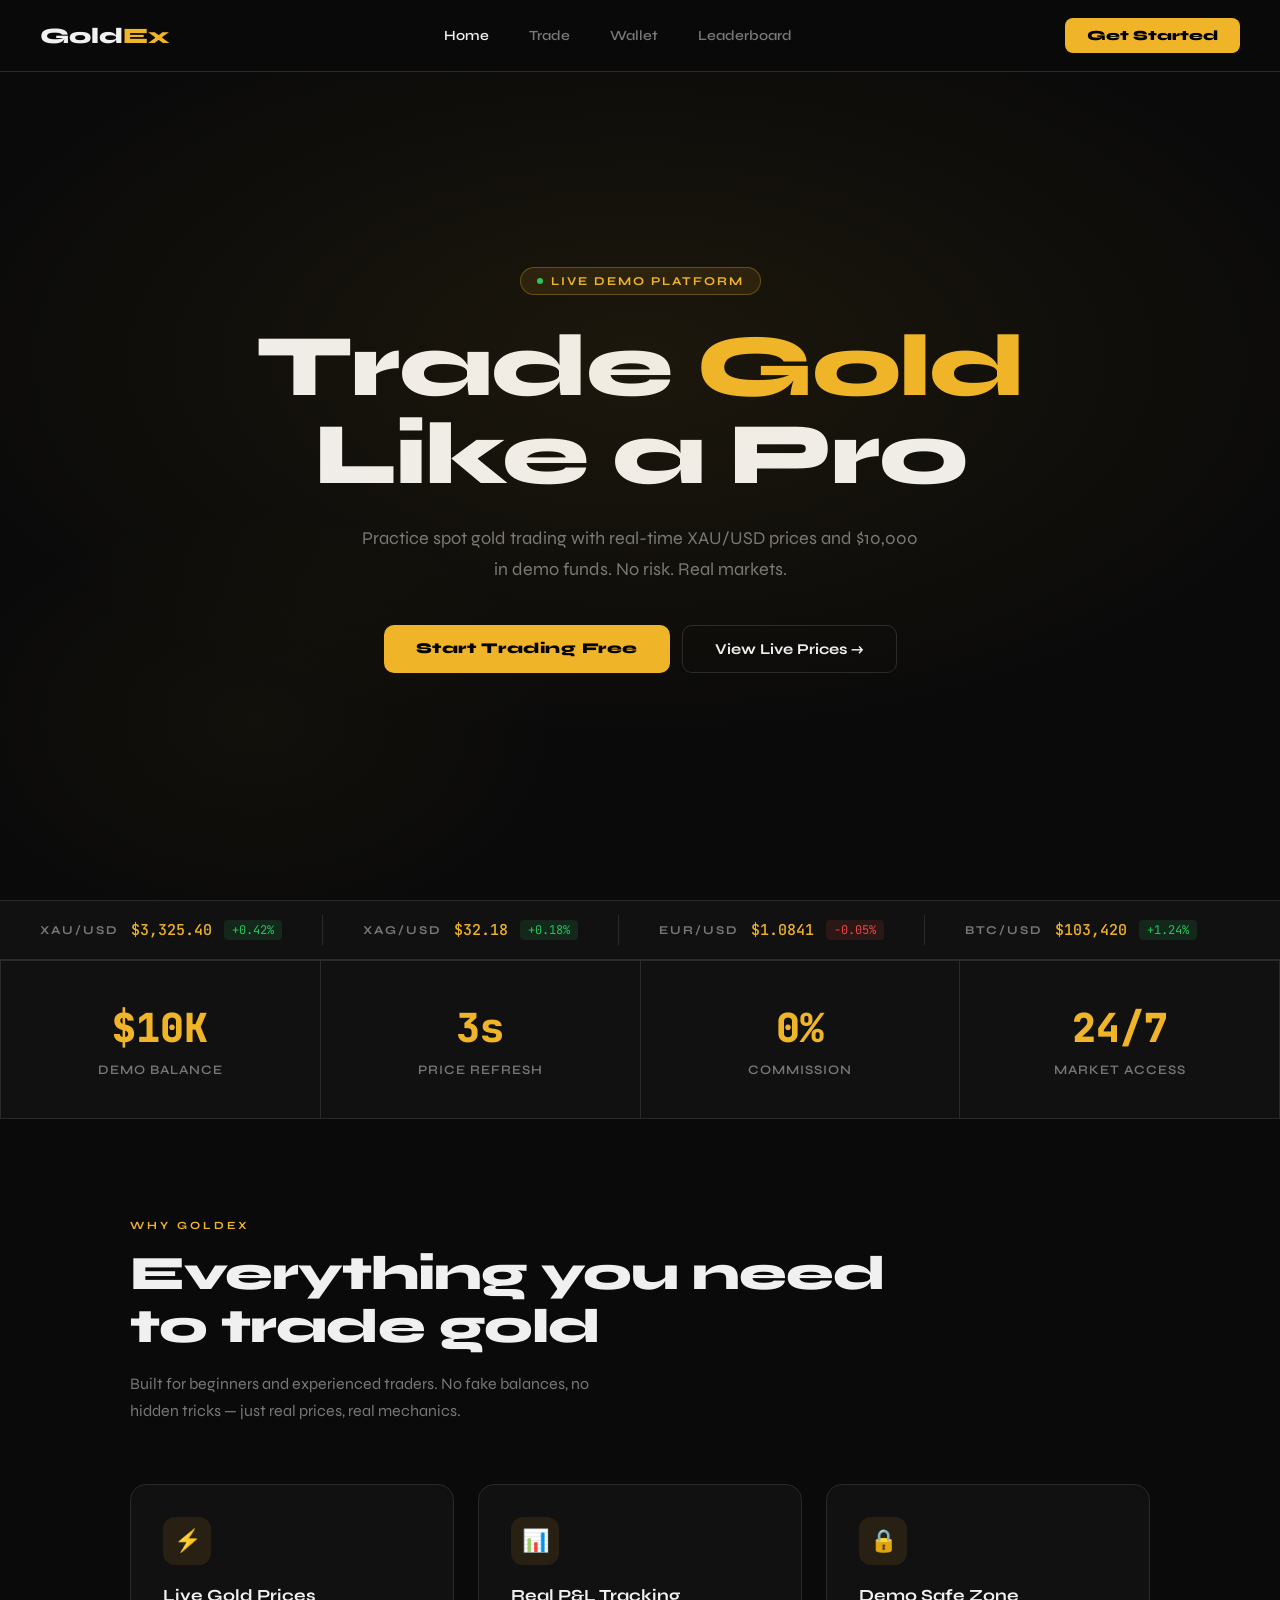
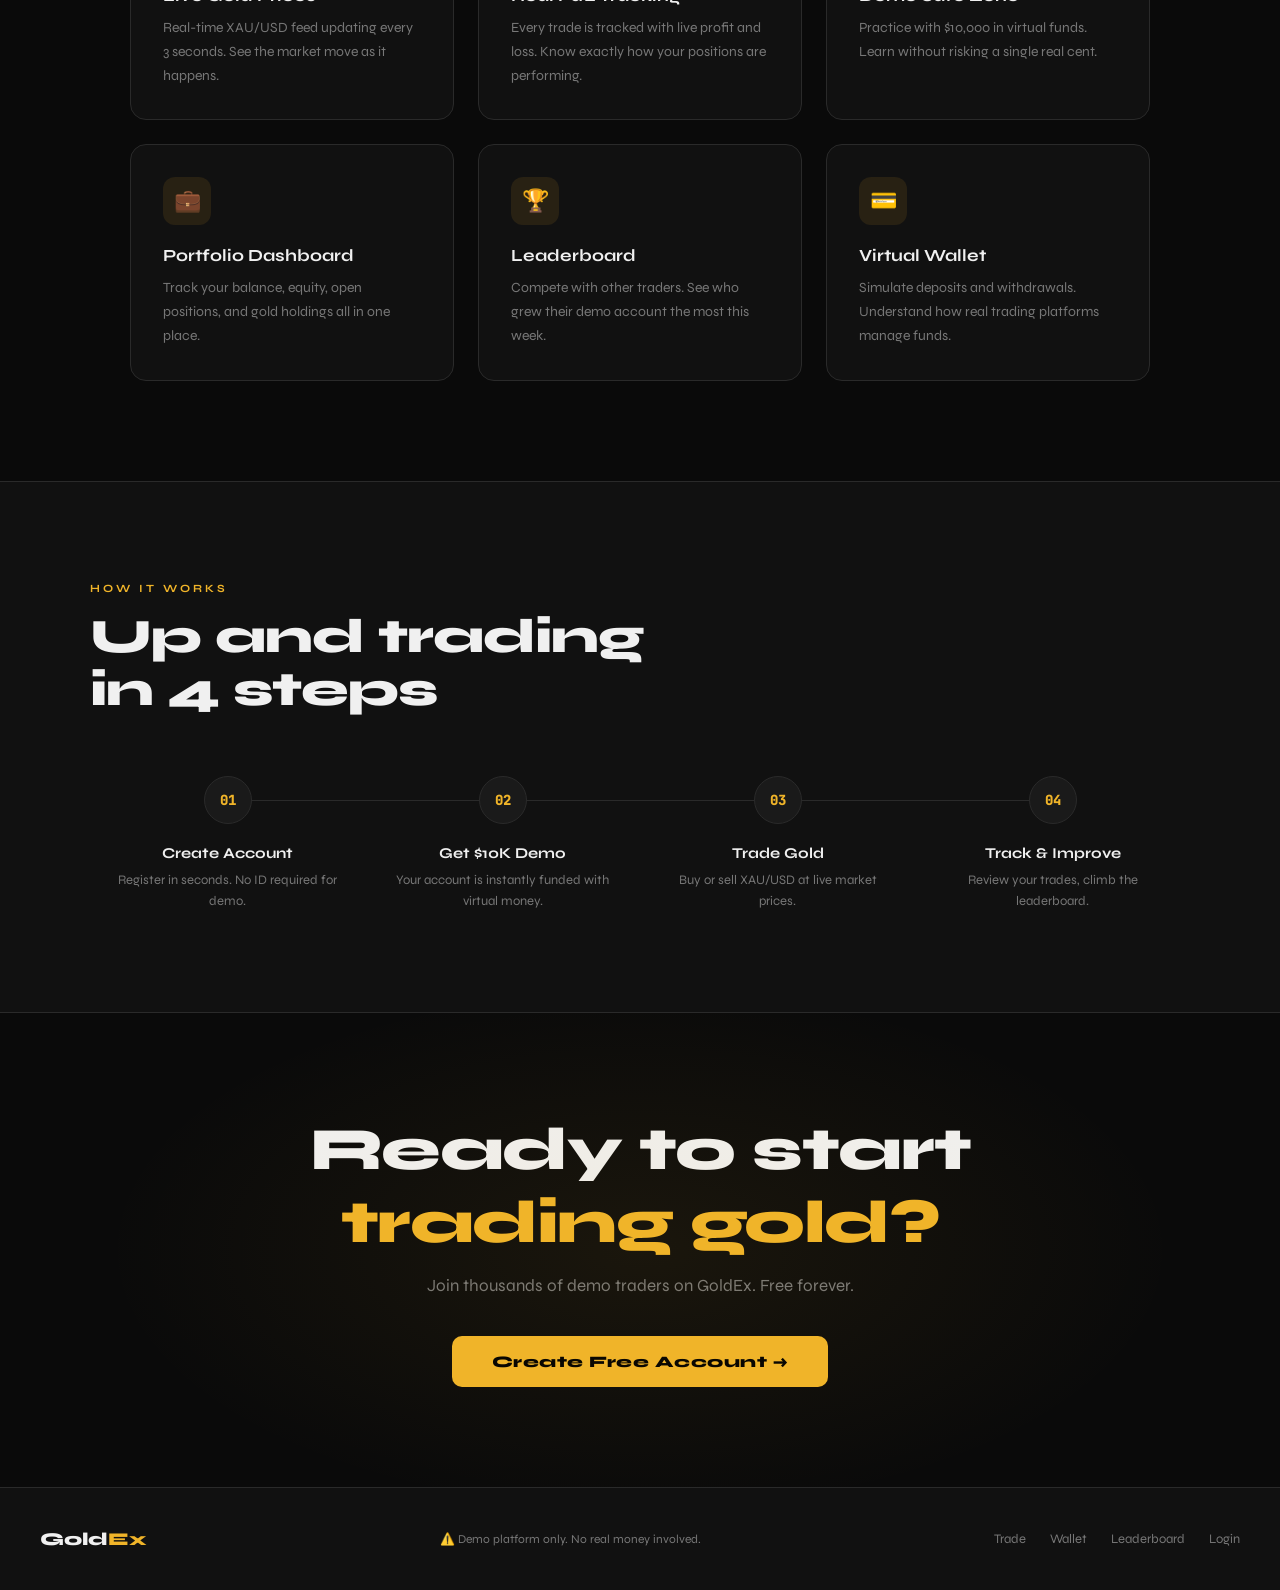
==== goldex/goldex/index.html @ 7b302d0b "GoldEx Binance redesign" ====
<!DOCTYPE html>
<html lang="en">
<head>
<meta charset="UTF-8">
<meta name="viewport" content="width=device-width, initial-scale=1.0">
<title>GoldEx — Trade Gold. Build Wealth.</title>
<link href="https://fonts.googleapis.com/css2?family=Syne:wght@400;600;700;800&family=JetBrains+Mono:wght@400;500&display=swap" rel="stylesheet">
<style>
:root{--gold:#F0B429;--gold-dim:#8a6a00;--gold-light:#FFD97D;--bg:#0a0a0a;--bg2:#111111;--bg3:#1a1a1a;--bg4:#242424;--border:#2a2a2a;--text:#f0f0f0;--text-dim:#777;--green:#22c55e;--red:#ef4444;}
*{margin:0;padding:0;box-sizing:border-box;}
body{background:var(--bg);color:var(--text);font-family:'Syne',sans-serif;overflow-x:hidden;}

/* NAV */
nav{display:flex;align-items:center;justify-content:space-between;padding:18px 40px;border-bottom:1px solid var(--border);background:rgba(10,10,10,0.95);position:fixed;top:0;left:0;right:0;z-index:100;backdrop-filter:blur(10px);}
.logo{font-size:22px;font-weight:800;text-decoration:none;color:var(--text);}
.logo span{color:var(--gold);}
.nav-links{display:flex;align-items:center;gap:8px;}
.nav-link{color:var(--text-dim);text-decoration:none;padding:8px 16px;border-radius:8px;font-size:14px;font-weight:600;transition:all 0.2s;}
.nav-link:hover{color:var(--text);background:var(--bg3);}
.nav-link.active{color:var(--text);}
.nav-cta{background:var(--gold);color:#000;padding:9px 22px;border-radius:8px;font-size:14px;font-weight:800;text-decoration:none;transition:all 0.2s;}
.nav-cta:hover{background:var(--gold-light);}

/* HERO */
.hero{min-height:100vh;display:flex;flex-direction:column;align-items:center;justify-content:center;text-align:center;padding:120px 40px 80px;position:relative;overflow:hidden;}
.hero-bg{position:absolute;inset:0;background:radial-gradient(ellipse 80% 60% at 50% 40%,rgba(240,180,41,0.08),transparent 70%);pointer-events:none;}
.hero-bg2{position:absolute;inset:0;background:radial-gradient(ellipse 40% 40% at 20% 80%,rgba(240,180,41,0.04),transparent 60%);pointer-events:none;}
.hero-tag{display:inline-flex;align-items:center;gap:8px;background:rgba(240,180,41,0.1);border:1px solid rgba(240,180,41,0.3);padding:6px 16px;border-radius:20px;font-size:12px;font-weight:700;letter-spacing:2px;color:var(--gold);margin-bottom:28px;}
.live-dot{width:6px;height:6px;border-radius:50%;background:var(--green);animation:pulse 2s infinite;}
@keyframes pulse{0%,100%{opacity:1;}50%{opacity:0.2;}}
.hero h1{font-size:clamp(42px,7vw,88px);font-weight:800;line-height:1.0;letter-spacing:-2px;margin-bottom:24px;max-width:900px;}
.hero h1 span{color:var(--gold);}
.hero p{font-size:18px;color:var(--text-dim);max-width:560px;line-height:1.7;margin-bottom:40px;}
.hero-btns{display:flex;gap:12px;flex-wrap:wrap;justify-content:center;}
.btn-primary{background:var(--gold);color:#000;padding:14px 32px;border-radius:10px;font-size:15px;font-weight:800;text-decoration:none;transition:all 0.2s;letter-spacing:0.5px;}
.btn-primary:hover{background:var(--gold-light);transform:translateY(-2px);}
.btn-secondary{background:transparent;color:var(--text);padding:14px 32px;border-radius:10px;font-size:15px;font-weight:700;text-decoration:none;border:1px solid var(--border);transition:all 0.2s;}
.btn-secondary:hover{border-color:var(--gold);color:var(--gold);}

/* LIVE TICKER */
.ticker-bar{background:var(--bg2);border-top:1px solid var(--border);border-bottom:1px solid var(--border);padding:14px 40px;display:flex;align-items:center;gap:40px;overflow:hidden;}
.ticker-item{display:flex;align-items:center;gap:12px;white-space:nowrap;}
.ticker-sym{font-size:12px;font-weight:700;letter-spacing:2px;color:var(--text-dim);}
.ticker-price{font-family:'JetBrains Mono',monospace;font-size:15px;font-weight:500;color:var(--gold);}
.ticker-chg{font-family:'JetBrains Mono',monospace;font-size:12px;padding:2px 8px;border-radius:4px;}
.ticker-chg.up{background:rgba(34,197,94,0.12);color:var(--green);}
.ticker-chg.dn{background:rgba(239,68,68,0.12);color:var(--red);}
.ticker-div{width:1px;height:30px;background:var(--border);}

/* STATS */
.stats{display:grid;grid-template-columns:repeat(4,1fr);gap:1px;background:var(--border);border:1px solid var(--border);}
.stat{background:var(--bg2);padding:40px;text-align:center;}
.stat-val{font-size:40px;font-weight:800;color:var(--gold);font-family:'JetBrains Mono',monospace;margin-bottom:8px;}
.stat-label{font-size:13px;color:var(--text-dim);font-weight:600;letter-spacing:1px;}

/* FEATURES */
.section{padding:100px 40px;max-width:1100px;margin:0 auto;}
.section-tag{font-size:11px;font-weight:700;letter-spacing:3px;color:var(--gold);text-transform:uppercase;margin-bottom:16px;}
.section-title{font-size:clamp(28px,4vw,48px);font-weight:800;letter-spacing:-1px;margin-bottom:16px;line-height:1.1;}
.section-sub{font-size:16px;color:var(--text-dim);max-width:500px;line-height:1.7;margin-bottom:60px;}
.features-grid{display:grid;grid-template-columns:repeat(3,1fr);gap:24px;}
.feature-card{background:var(--bg2);border:1px solid var(--border);border-radius:16px;padding:32px;transition:all 0.3s;}
.feature-card:hover{border-color:var(--gold-dim);transform:translateY(-4px);}
.feature-icon{width:48px;height:48px;background:rgba(240,180,41,0.1);border-radius:12px;display:flex;align-items:center;justify-content:center;font-size:22px;margin-bottom:20px;}
.feature-card h3{font-size:17px;font-weight:700;margin-bottom:10px;}
.feature-card p{font-size:14px;color:var(--text-dim);line-height:1.7;}

/* HOW IT WORKS */
.how{background:var(--bg2);padding:100px 40px;border-top:1px solid var(--border);border-bottom:1px solid var(--border);}
.how-inner{max-width:1100px;margin:0 auto;}
.steps{display:grid;grid-template-columns:repeat(4,1fr);gap:0;margin-top:60px;position:relative;}
.steps::before{content:'';position:absolute;top:24px;left:12.5%;right:12.5%;height:1px;background:var(--border);}
.step{text-align:center;padding:0 20px;position:relative;}
.step-num{width:48px;height:48px;border-radius:50%;background:var(--bg3);border:1px solid var(--border);display:flex;align-items:center;justify-content:center;font-size:14px;font-weight:800;font-family:'JetBrains Mono',monospace;margin:0 auto 20px;position:relative;z-index:1;color:var(--gold);}
.step h4{font-size:15px;font-weight:700;margin-bottom:8px;}
.step p{font-size:13px;color:var(--text-dim);line-height:1.6;}

/* CTA */
.cta-section{padding:100px 40px;text-align:center;position:relative;overflow:hidden;}
.cta-section::before{content:'';position:absolute;inset:0;background:radial-gradient(ellipse 60% 80% at 50% 50%,rgba(240,180,41,0.07),transparent 70%);}
.cta-section h2{font-size:clamp(32px,5vw,60px);font-weight:800;letter-spacing:-1.5px;margin-bottom:16px;}
.cta-section p{font-size:17px;color:var(--text-dim);margin-bottom:40px;}

/* FOOTER */
footer{background:var(--bg2);border-top:1px solid var(--border);padding:40px;display:flex;align-items:center;justify-content:space-between;flex-wrap:wrap;gap:16px;}
.footer-logo{font-size:18px;font-weight:800;}.footer-logo span{color:var(--gold);}
.footer-note{font-size:12px;color:var(--text-dim);}
.footer-links{display:flex;gap:24px;}
.footer-links a{font-size:13px;color:var(--text-dim);text-decoration:none;transition:color 0.2s;}
.footer-links a:hover{color:var(--gold);}

@media(max-width:768px){
  nav{padding:16px 20px;}
  .nav-links .nav-link{display:none;}
  .hero{padding:100px 20px 60px;}
  .stats{grid-template-columns:repeat(2,1fr);}
  .features-grid{grid-template-columns:1fr;}
  .steps{grid-template-columns:1fr 1fr;}
  .steps::before{display:none;}
  .section{padding:60px 20px;}
  .ticker-bar{padding:14px 20px;gap:20px;}
}
</style>
</head>
<body>

<nav>
  <a href="index.html" class="logo">Gold<span>Ex</span></a>
  <div class="nav-links">
    <a href="index.html" class="nav-link active">Home</a>
    <a href="trade.html" class="nav-link">Trade</a>
    <a href="wallet.html" class="nav-link">Wallet</a>
    <a href="leaderboard.html" class="nav-link">Leaderboard</a>
  </div>
  <a href="login.html" class="nav-cta">Get Started</a>
</nav>

<!-- HERO -->
<section class="hero">
  <div class="hero-bg"></div>
  <div class="hero-bg2"></div>
  <div class="hero-tag"><span class="live-dot"></span>LIVE DEMO PLATFORM</div>
  <h1>Trade <span>Gold</span><br>Like a Pro</h1>
  <p>Practice spot gold trading with real-time XAU/USD prices and $10,000 in demo funds. No risk. Real markets.</p>
  <div class="hero-btns">
    <a href="login.html" class="btn-primary">Start Trading Free</a>
    <a href="trade.html" class="btn-secondary">View Live Prices →</a>
  </div>
</section>

<!-- TICKER -->
<div class="ticker-bar">
  <div class="ticker-item">
    <span class="ticker-sym">XAU/USD</span>
    <span class="ticker-price" id="t1">$3,325.40</span>
    <span class="ticker-chg up" id="t1c">+0.42%</span>
  </div>
  <div class="ticker-div"></div>
  <div class="ticker-item">
    <span class="ticker-sym">XAG/USD</span>
    <span class="ticker-price">$32.18</span>
    <span class="ticker-chg up">+0.18%</span>
  </div>
  <div class="ticker-div"></div>
  <div class="ticker-item">
    <span class="ticker-sym">EUR/USD</span>
    <span class="ticker-price">$1.0841</span>
    <span class="ticker-chg dn">−0.05%</span>
  </div>
  <div class="ticker-div"></div>
  <div class="ticker-item">
    <span class="ticker-sym">BTC/USD</span>
    <span class="ticker-price">$103,420</span>
    <span class="ticker-chg up">+1.24%</span>
  </div>
</div>

<!-- STATS -->
<div class="stats">
  <div class="stat"><div class="stat-val">$10K</div><div class="stat-label">DEMO BALANCE</div></div>
  <div class="stat"><div class="stat-val">3s</div><div class="stat-label">PRICE REFRESH</div></div>
  <div class="stat"><div class="stat-val">0%</div><div class="stat-label">COMMISSION</div></div>
  <div class="stat"><div class="stat-val">24/7</div><div class="stat-label">MARKET ACCESS</div></div>
</div>

<!-- FEATURES -->
<div style="background:var(--bg);">
<div class="section">
  <div class="section-tag">Why GoldEx</div>
  <h2 class="section-title">Everything you need<br>to trade gold</h2>
  <p class="section-sub">Built for beginners and experienced traders. No fake balances, no hidden tricks — just real prices, real mechanics.</p>
  <div class="features-grid">
    <div class="feature-card">
      <div class="feature-icon">⚡</div>
      <h3>Live Gold Prices</h3>
      <p>Real-time XAU/USD feed updating every 3 seconds. See the market move as it happens.</p>
    </div>
    <div class="feature-card">
      <div class="feature-icon">📊</div>
      <h3>Real P&L Tracking</h3>
      <p>Every trade is tracked with live profit and loss. Know exactly how your positions are performing.</p>
    </div>
    <div class="feature-card">
      <div class="feature-icon">🔒</div>
      <h3>Demo Safe Zone</h3>
      <p>Practice with $10,000 in virtual funds. Learn without risking a single real cent.</p>
    </div>
    <div class="feature-card">
      <div class="feature-icon">💼</div>
      <h3>Portfolio Dashboard</h3>
      <p>Track your balance, equity, open positions, and gold holdings all in one place.</p>
    </div>
    <div class="feature-card">
      <div class="feature-icon">🏆</div>
      <h3>Leaderboard</h3>
      <p>Compete with other traders. See who grew their demo account the most this week.</p>
    </div>
    <div class="feature-card">
      <div class="feature-icon">💳</div>
      <h3>Virtual Wallet</h3>
      <p>Simulate deposits and withdrawals. Understand how real trading platforms manage funds.</p>
    </div>
  </div>
</div>
</div>

<!-- HOW IT WORKS -->
<div class="how">
  <div class="how-inner">
    <div class="section-tag">How It Works</div>
    <h2 class="section-title">Up and trading<br>in 4 steps</h2>
    <div class="steps">
      <div class="step">
        <div class="step-num">01</div>
        <h4>Create Account</h4>
        <p>Register in seconds. No ID required for demo.</p>
      </div>
      <div class="step">
        <div class="step-num">02</div>
        <h4>Get $10K Demo</h4>
        <p>Your account is instantly funded with virtual money.</p>
      </div>
      <div class="step">
        <div class="step-num">03</div>
        <h4>Trade Gold</h4>
        <p>Buy or sell XAU/USD at live market prices.</p>
      </div>
      <div class="step">
        <div class="step-num">04</div>
        <h4>Track & Improve</h4>
        <p>Review your trades, climb the leaderboard.</p>
      </div>
    </div>
  </div>
</div>

<!-- CTA -->
<div class="cta-section">
  <h2>Ready to start<br><span style="color:var(--gold)">trading gold?</span></h2>
  <p>Join thousands of demo traders on GoldEx. Free forever.</p>
  <a href="login.html" class="btn-primary" style="display:inline-block;font-size:16px;padding:16px 40px;">Create Free Account →</a>
</div>

<footer>
  <div class="footer-logo">Gold<span>Ex</span></div>
  <div class="footer-note">⚠️ Demo platform only. No real money involved.</div>
  <div class="footer-links">
    <a href="trade.html">Trade</a>
    <a href="wallet.html">Wallet</a>
    <a href="leaderboard.html">Leaderboard</a>
    <a href="login.html">Login</a>
  </div>
</footer>

<script>
// Animate live ticker
async function updateTicker(){
  try{
    const r=await fetch('https://metals.live/api/spot',{signal:AbortSignal.timeout(3000)});
    const d=await r.json();
    const g=d.find(x=>(x.symbol||'').toUpperCase()==='XAU'||(x.name||'').toLowerCase().includes('gold'));
    if(g){
      const p=parseFloat(g.price||g.bid||g.ask);
      if(p>100){
        document.getElementById('t1').textContent='$'+p.toLocaleString('en-US',{minimumFractionDigits:2,maximumFractionDigits:2});
      }
    }
  }catch(e){}
}
updateTicker();
setInterval(updateTicker,5000);
</script>
</body>
</html>
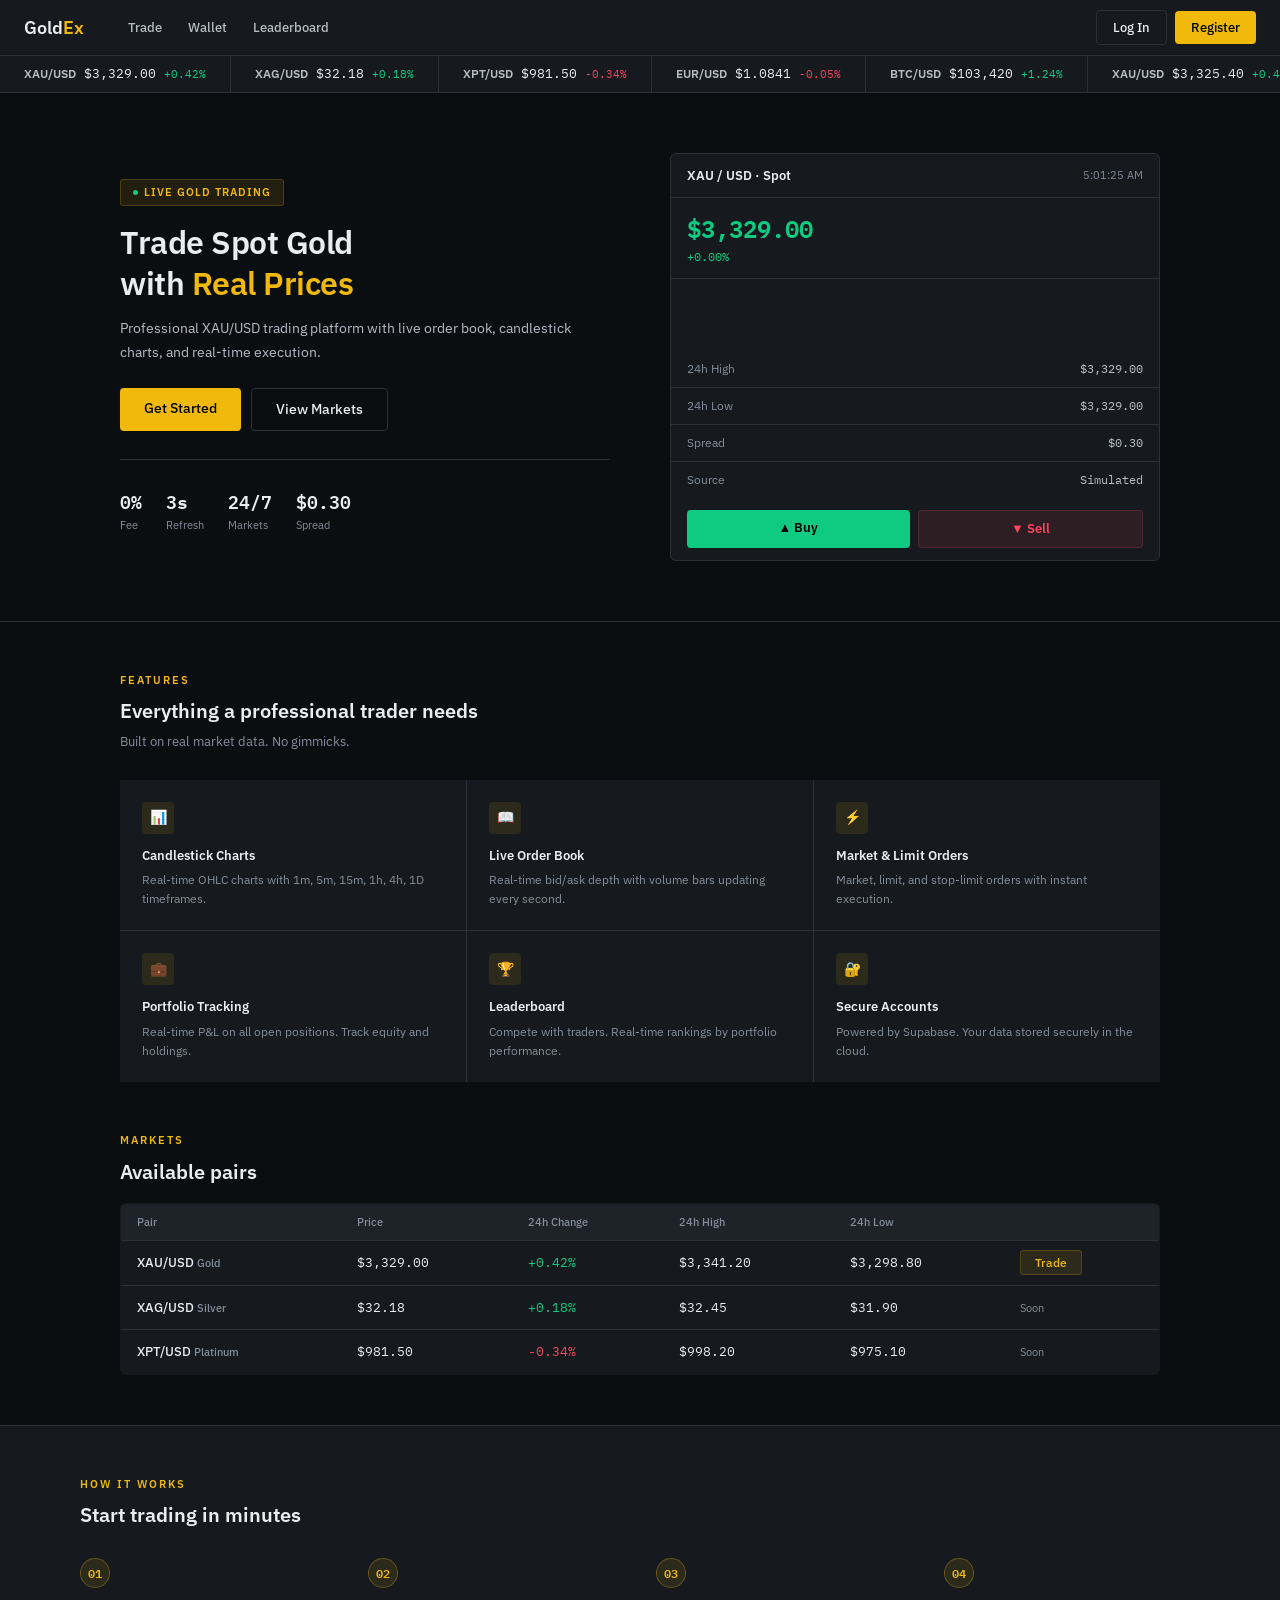
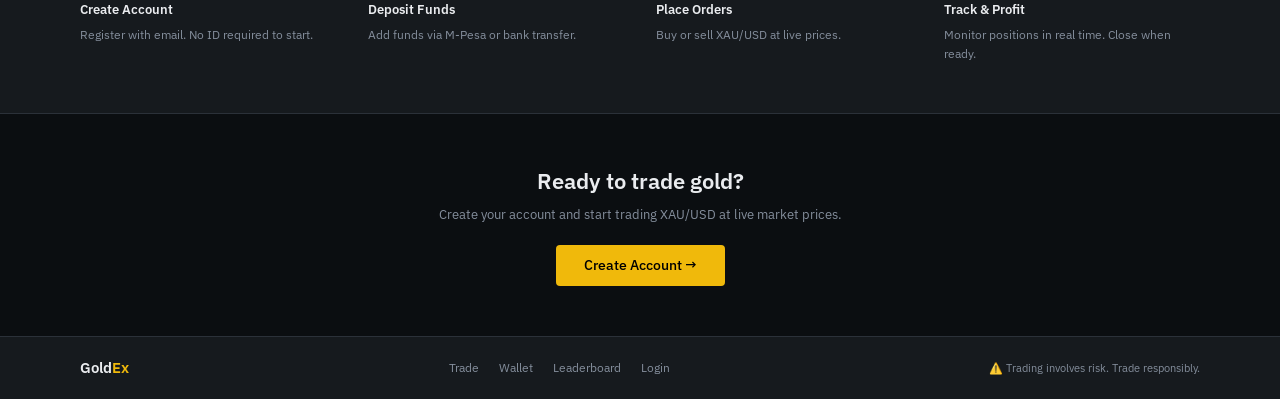
==== commit 6a2c7e5f: "Add admin panel" ====
--- a/goldex/goldex/index.html
+++ b/goldex/goldex/index.html
@@ -3,272 +3,248 @@
 <head>
 <meta charset="UTF-8">
 <meta name="viewport" content="width=device-width, initial-scale=1.0">
-<title>GoldEx — Trade Gold. Build Wealth.</title>
-<link href="https://fonts.googleapis.com/css2?family=Syne:wght@400;600;700;800&family=JetBrains+Mono:wght@400;500&display=swap" rel="stylesheet">
+<link rel="icon" type="image/svg+xml" href="favicon.svg">
+<title>GoldEx — Spot Gold Trading</title>
+<link href="https://fonts.googleapis.com/css2?family=IBM+Plex+Sans:wght@400;500;600&family=IBM+Plex+Mono:wght@400;500&display=swap" rel="stylesheet">
 <style>
-:root{--gold:#F0B429;--gold-dim:#8a6a00;--gold-light:#FFD97D;--bg:#0a0a0a;--bg2:#111111;--bg3:#1a1a1a;--bg4:#242424;--border:#2a2a2a;--text:#f0f0f0;--text-dim:#777;--green:#22c55e;--red:#ef4444;}
+:root{--bg0:#0b0e11;--bg1:#161a1e;--bg2:#1e2329;--bg3:#2b3139;--border:#2b3139;--text:#eaecef;--text2:#b7bdc6;--text3:#848e9c;--yellow:#f0b90b;--yellow2:#d4a017;--green:#0ecb81;--red:#f6465d;}
 *{margin:0;padding:0;box-sizing:border-box;}
-body{background:var(--bg);color:var(--text);font-family:'Syne',sans-serif;overflow-x:hidden;}
-
-/* NAV */
-nav{display:flex;align-items:center;justify-content:space-between;padding:18px 40px;border-bottom:1px solid var(--border);background:rgba(10,10,10,0.95);position:fixed;top:0;left:0;right:0;z-index:100;backdrop-filter:blur(10px);}
-.logo{font-size:22px;font-weight:800;text-decoration:none;color:var(--text);}
-.logo span{color:var(--gold);}
-.nav-links{display:flex;align-items:center;gap:8px;}
-.nav-link{color:var(--text-dim);text-decoration:none;padding:8px 16px;border-radius:8px;font-size:14px;font-weight:600;transition:all 0.2s;}
-.nav-link:hover{color:var(--text);background:var(--bg3);}
-.nav-link.active{color:var(--text);}
-.nav-cta{background:var(--gold);color:#000;padding:9px 22px;border-radius:8px;font-size:14px;font-weight:800;text-decoration:none;transition:all 0.2s;}
-.nav-cta:hover{background:var(--gold-light);}
-
-/* HERO */
-.hero{min-height:100vh;display:flex;flex-direction:column;align-items:center;justify-content:center;text-align:center;padding:120px 40px 80px;position:relative;overflow:hidden;}
-.hero-bg{position:absolute;inset:0;background:radial-gradient(ellipse 80% 60% at 50% 40%,rgba(240,180,41,0.08),transparent 70%);pointer-events:none;}
-.hero-bg2{position:absolute;inset:0;background:radial-gradient(ellipse 40% 40% at 20% 80%,rgba(240,180,41,0.04),transparent 60%);pointer-events:none;}
-.hero-tag{display:inline-flex;align-items:center;gap:8px;background:rgba(240,180,41,0.1);border:1px solid rgba(240,180,41,0.3);padding:6px 16px;border-radius:20px;font-size:12px;font-weight:700;letter-spacing:2px;color:var(--gold);margin-bottom:28px;}
-.live-dot{width:6px;height:6px;border-radius:50%;background:var(--green);animation:pulse 2s infinite;}
-@keyframes pulse{0%,100%{opacity:1;}50%{opacity:0.2;}}
-.hero h1{font-size:clamp(42px,7vw,88px);font-weight:800;line-height:1.0;letter-spacing:-2px;margin-bottom:24px;max-width:900px;}
-.hero h1 span{color:var(--gold);}
-.hero p{font-size:18px;color:var(--text-dim);max-width:560px;line-height:1.7;margin-bottom:40px;}
-.hero-btns{display:flex;gap:12px;flex-wrap:wrap;justify-content:center;}
-.btn-primary{background:var(--gold);color:#000;padding:14px 32px;border-radius:10px;font-size:15px;font-weight:800;text-decoration:none;transition:all 0.2s;letter-spacing:0.5px;}
-.btn-primary:hover{background:var(--gold-light);transform:translateY(-2px);}
-.btn-secondary{background:transparent;color:var(--text);padding:14px 32px;border-radius:10px;font-size:15px;font-weight:700;text-decoration:none;border:1px solid var(--border);transition:all 0.2s;}
-.btn-secondary:hover{border-color:var(--gold);color:var(--gold);}
-
-/* LIVE TICKER */
-.ticker-bar{background:var(--bg2);border-top:1px solid var(--border);border-bottom:1px solid var(--border);padding:14px 40px;display:flex;align-items:center;gap:40px;overflow:hidden;}
-.ticker-item{display:flex;align-items:center;gap:12px;white-space:nowrap;}
-.ticker-sym{font-size:12px;font-weight:700;letter-spacing:2px;color:var(--text-dim);}
-.ticker-price{font-family:'JetBrains Mono',monospace;font-size:15px;font-weight:500;color:var(--gold);}
-.ticker-chg{font-family:'JetBrains Mono',monospace;font-size:12px;padding:2px 8px;border-radius:4px;}
-.ticker-chg.up{background:rgba(34,197,94,0.12);color:var(--green);}
-.ticker-chg.dn{background:rgba(239,68,68,0.12);color:var(--red);}
-.ticker-div{width:1px;height:30px;background:var(--border);}
-
-/* STATS */
-.stats{display:grid;grid-template-columns:repeat(4,1fr);gap:1px;background:var(--border);border:1px solid var(--border);}
-.stat{background:var(--bg2);padding:40px;text-align:center;}
-.stat-val{font-size:40px;font-weight:800;color:var(--gold);font-family:'JetBrains Mono',monospace;margin-bottom:8px;}
-.stat-label{font-size:13px;color:var(--text-dim);font-weight:600;letter-spacing:1px;}
-
-/* FEATURES */
-.section{padding:100px 40px;max-width:1100px;margin:0 auto;}
-.section-tag{font-size:11px;font-weight:700;letter-spacing:3px;color:var(--gold);text-transform:uppercase;margin-bottom:16px;}
-.section-title{font-size:clamp(28px,4vw,48px);font-weight:800;letter-spacing:-1px;margin-bottom:16px;line-height:1.1;}
-.section-sub{font-size:16px;color:var(--text-dim);max-width:500px;line-height:1.7;margin-bottom:60px;}
-.features-grid{display:grid;grid-template-columns:repeat(3,1fr);gap:24px;}
-.feature-card{background:var(--bg2);border:1px solid var(--border);border-radius:16px;padding:32px;transition:all 0.3s;}
-.feature-card:hover{border-color:var(--gold-dim);transform:translateY(-4px);}
-.feature-icon{width:48px;height:48px;background:rgba(240,180,41,0.1);border-radius:12px;display:flex;align-items:center;justify-content:center;font-size:22px;margin-bottom:20px;}
-.feature-card h3{font-size:17px;font-weight:700;margin-bottom:10px;}
-.feature-card p{font-size:14px;color:var(--text-dim);line-height:1.7;}
-
-/* HOW IT WORKS */
-.how{background:var(--bg2);padding:100px 40px;border-top:1px solid var(--border);border-bottom:1px solid var(--border);}
-.how-inner{max-width:1100px;margin:0 auto;}
-.steps{display:grid;grid-template-columns:repeat(4,1fr);gap:0;margin-top:60px;position:relative;}
-.steps::before{content:'';position:absolute;top:24px;left:12.5%;right:12.5%;height:1px;background:var(--border);}
-.step{text-align:center;padding:0 20px;position:relative;}
-.step-num{width:48px;height:48px;border-radius:50%;background:var(--bg3);border:1px solid var(--border);display:flex;align-items:center;justify-content:center;font-size:14px;font-weight:800;font-family:'JetBrains Mono',monospace;margin:0 auto 20px;position:relative;z-index:1;color:var(--gold);}
-.step h4{font-size:15px;font-weight:700;margin-bottom:8px;}
-.step p{font-size:13px;color:var(--text-dim);line-height:1.6;}
-
-/* CTA */
-.cta-section{padding:100px 40px;text-align:center;position:relative;overflow:hidden;}
-.cta-section::before{content:'';position:absolute;inset:0;background:radial-gradient(ellipse 60% 80% at 50% 50%,rgba(240,180,41,0.07),transparent 70%);}
-.cta-section h2{font-size:clamp(32px,5vw,60px);font-weight:800;letter-spacing:-1.5px;margin-bottom:16px;}
-.cta-section p{font-size:17px;color:var(--text-dim);margin-bottom:40px;}
-
-/* FOOTER */
-footer{background:var(--bg2);border-top:1px solid var(--border);padding:40px;display:flex;align-items:center;justify-content:space-between;flex-wrap:wrap;gap:16px;}
-.footer-logo{font-size:18px;font-weight:800;}.footer-logo span{color:var(--gold);}
-.footer-note{font-size:12px;color:var(--text-dim);}
-.footer-links{display:flex;gap:24px;}
-.footer-links a{font-size:13px;color:var(--text-dim);text-decoration:none;transition:color 0.2s;}
-.footer-links a:hover{color:var(--gold);}
-
-@media(max-width:768px){
-  nav{padding:16px 20px;}
-  .nav-links .nav-link{display:none;}
-  .hero{padding:100px 20px 60px;}
-  .stats{grid-template-columns:repeat(2,1fr);}
-  .features-grid{grid-template-columns:1fr;}
-  .steps{grid-template-columns:1fr 1fr;}
-  .steps::before{display:none;}
-  .section{padding:60px 20px;}
-  .ticker-bar{padding:14px 20px;gap:20px;}
-}
+body{background:var(--bg0);color:var(--text);font-family:'IBM Plex Sans',sans-serif;font-size:14px;line-height:1.5;}
+nav{display:flex;align-items:center;height:56px;padding:0 24px;background:var(--bg1);border-bottom:1px solid var(--border);position:sticky;top:0;z-index:100;gap:32px;}
+.logo{font-size:18px;font-weight:600;text-decoration:none;color:var(--text);}
+.logo .g{color:var(--yellow);}
+.nav-links{display:flex;align-items:center;gap:2px;}
+.nav-link{color:var(--text2);text-decoration:none;padding:6px 12px;border-radius:4px;font-size:13px;font-weight:500;transition:all 0.15s;}
+.nav-link:hover{color:var(--text);background:var(--bg2);}
+.nav-right{margin-left:auto;display:flex;align-items:center;gap:8px;}
+.btn{padding:7px 16px;border-radius:4px;font-size:13px;font-weight:500;cursor:pointer;font-family:'IBM Plex Sans',sans-serif;transition:all 0.15s;border:none;text-decoration:none;display:inline-block;}
+.btn.outline{background:transparent;color:var(--text);border:1px solid var(--border);}
+.btn.outline:hover{border-color:var(--yellow);color:var(--yellow);}
+.btn.fill{background:var(--yellow);color:#000;}
+.btn.fill:hover{background:var(--yellow2);}
+.ticker{background:var(--bg1);border-bottom:1px solid var(--border);overflow:hidden;white-space:nowrap;}
+.ticker-inner{display:inline-flex;animation:scroll 30s linear infinite;}
+@keyframes scroll{0%{transform:translateX(0);}100%{transform:translateX(-50%);}}
+.tick-item{display:inline-flex;align-items:center;gap:8px;padding:8px 24px;border-right:1px solid var(--border);}
+.tick-sym{font-size:12px;font-weight:600;color:var(--text2);}
+.tick-price{font-size:13px;font-family:'IBM Plex Mono',monospace;}
+.tick-chg{font-size:11px;font-family:'IBM Plex Mono',monospace;}
+.tick-chg.up{color:var(--green);}
+.tick-chg.dn{color:var(--red);}
+.hero{display:grid;grid-template-columns:1fr 1fr;gap:60px;align-items:center;padding:60px 80px;max-width:1200px;margin:0 auto;}
+.hero-tag{display:inline-flex;align-items:center;gap:6px;background:rgba(240,185,11,0.1);border:1px solid rgba(240,185,11,0.2);padding:4px 12px;border-radius:3px;font-size:11px;font-weight:600;letter-spacing:1px;color:var(--yellow);margin-bottom:16px;text-transform:uppercase;}
+.live-dot{width:5px;height:5px;border-radius:50%;background:var(--green);animation:blink 2s infinite;display:inline-block;}
+@keyframes blink{0%,100%{opacity:1;}50%{opacity:0.2;}}
+.hero h1{font-size:32px;font-weight:600;line-height:1.3;letter-spacing:-0.5px;margin-bottom:12px;}
+.hero h1 span{color:var(--yellow);}
+.hero p{font-size:14px;color:var(--text2);line-height:1.7;margin-bottom:24px;max-width:460px;}
+.hero-btns{display:flex;gap:10px;}
+.hero-stats{display:flex;gap:24px;margin-top:28px;padding-top:28px;border-top:1px solid var(--border);}
+.hero-stat .val{font-size:18px;font-weight:600;font-family:'IBM Plex Mono',monospace;}
+.hero-stat .label{font-size:11px;color:var(--text3);margin-top:2px;}
+.price-widget{background:var(--bg1);border:1px solid var(--border);border-radius:6px;overflow:hidden;}
+.pw-header{padding:12px 16px;border-bottom:1px solid var(--border);display:flex;justify-content:space-between;align-items:center;}
+.pw-pair{font-size:13px;font-weight:600;}
+.pw-price-wrap{padding:12px 16px;border-bottom:1px solid var(--border);}
+.pw-price{font-size:24px;font-weight:600;font-family:'IBM Plex Mono',monospace;color:var(--green);}
+.pw-chg{font-size:12px;font-family:'IBM Plex Mono',monospace;margin-top:2px;}
+.pw-chg.up{color:var(--green);}
+.pw-chg.dn{color:var(--red);}
+.mini-chart{padding:0 16px 10px;}
+canvas{width:100%!important;}
+.pw-row{display:flex;justify-content:space-between;padding:9px 16px;border-bottom:1px solid var(--border);font-size:12px;}
+.pw-row .k{color:var(--text3);}
+.pw-row .v{font-family:'IBM Plex Mono',monospace;color:var(--text2);}
+.pw-cta{display:flex;gap:8px;padding:12px 16px;}
+.pw-cta a{flex:1;padding:8px;border-radius:4px;text-align:center;font-size:13px;font-weight:600;text-decoration:none;transition:all 0.15s;}
+.pw-cta a.buy{background:var(--green);color:#000;}
+.pw-cta a.sell{background:rgba(246,70,93,0.1);color:var(--red);border:1px solid rgba(246,70,93,0.2);}
+.pw-cta a.sell:hover{background:var(--red);color:#fff;}
+.section{padding:50px 80px;max-width:1200px;margin:0 auto;}
+.section-tag{font-size:11px;font-weight:600;letter-spacing:2px;color:var(--yellow);text-transform:uppercase;margin-bottom:8px;}
+.section-title{font-size:20px;font-weight:600;margin-bottom:6px;}
+.section-sub{font-size:13px;color:var(--text3);margin-bottom:28px;}
+.features{display:grid;grid-template-columns:repeat(3,1fr);gap:1px;background:var(--border);}
+.feature{background:var(--bg1);padding:22px;transition:background 0.15s;}
+.feature:hover{background:var(--bg2);}
+.feature-icon{width:32px;height:32px;background:rgba(240,185,11,0.1);border-radius:4px;display:flex;align-items:center;justify-content:center;font-size:14px;margin-bottom:12px;}
+.feature h3{font-size:13px;font-weight:600;margin-bottom:5px;}
+.feature p{font-size:12px;color:var(--text3);line-height:1.6;}
+.markets-table{width:100%;border-collapse:collapse;background:var(--bg1);border:1px solid var(--border);border-radius:6px;overflow:hidden;}
+.markets-table th{padding:10px 16px;text-align:left;font-size:11px;font-weight:500;color:var(--text3);border-bottom:1px solid var(--border);background:var(--bg2);}
+.markets-table td{padding:12px 16px;font-size:13px;border-bottom:1px solid var(--border);}
+.markets-table tr:last-child td{border-bottom:none;}
+.markets-table tr:hover td{background:var(--bg2);}
+.mono{font-family:'IBM Plex Mono',monospace;}
+.up{color:var(--green);}
+.dn{color:var(--red);}
+.trade-link{padding:4px 14px;border-radius:3px;background:rgba(240,185,11,0.1);color:var(--yellow);border:1px solid rgba(240,185,11,0.2);font-size:12px;font-weight:500;text-decoration:none;transition:all 0.15s;}
+.trade-link:hover{background:var(--yellow);color:#000;}
+.steps-section{background:var(--bg1);border-top:1px solid var(--border);border-bottom:1px solid var(--border);padding:50px 80px;}
+.steps{display:grid;grid-template-columns:repeat(4,1fr);gap:32px;margin-top:28px;}
+.step-num{width:30px;height:30px;border-radius:50%;background:rgba(240,185,11,0.1);border:1px solid rgba(240,185,11,0.3);display:flex;align-items:center;justify-content:center;font-size:12px;font-weight:600;color:var(--yellow);margin-bottom:12px;font-family:'IBM Plex Mono',monospace;}
+.step h4{font-size:13px;font-weight:600;margin-bottom:5px;}
+.step p{font-size:12px;color:var(--text3);line-height:1.6;}
+.cta-section{padding:50px 80px;text-align:center;max-width:1200px;margin:0 auto;}
+.cta-section h2{font-size:22px;font-weight:600;margin-bottom:8px;}
+.cta-section p{font-size:13px;color:var(--text3);margin-bottom:20px;}
+footer{background:var(--bg1);border-top:1px solid var(--border);padding:20px 80px;display:flex;align-items:center;justify-content:space-between;flex-wrap:wrap;gap:12px;}
+.footer-logo{font-size:15px;font-weight:600;}.footer-logo span{color:var(--yellow);}
+.footer-links{display:flex;gap:20px;}
+.footer-links a{font-size:12px;color:var(--text3);text-decoration:none;}
+.footer-links a:hover{color:var(--text);}
+.footer-note{font-size:11px;color:var(--text3);}
+@media(max-width:900px){.hero{grid-template-columns:1fr;padding:32px 20px;gap:28px;}.section{padding:36px 20px;}.steps-section{padding:36px 20px;}.cta-section{padding:36px 20px;}footer{padding:16px 20px;}.features{grid-template-columns:1fr 1fr;}.steps{grid-template-columns:1fr 1fr;}}
 </style>
 </head>
 <body>
-
 <nav>
-  <a href="index.html" class="logo">Gold<span>Ex</span></a>
+  <a href="index.html" class="logo">Gold<span class="g">Ex</span></a>
   <div class="nav-links">
-    <a href="index.html" class="nav-link active">Home</a>
     <a href="trade.html" class="nav-link">Trade</a>
     <a href="wallet.html" class="nav-link">Wallet</a>
     <a href="leaderboard.html" class="nav-link">Leaderboard</a>
   </div>
-  <a href="login.html" class="nav-cta">Get Started</a>
+  <div class="nav-right">
+    <a href="login.html" class="btn outline">Log In</a>
+    <a href="login.html" class="btn fill">Register</a>
+  </div>
 </nav>
 
-<!-- HERO -->
-<section class="hero">
-  <div class="hero-bg"></div>
-  <div class="hero-bg2"></div>
-  <div class="hero-tag"><span class="live-dot"></span>LIVE DEMO PLATFORM</div>
-  <h1>Trade <span>Gold</span><br>Like a Pro</h1>
-  <p>Practice spot gold trading with real-time XAU/USD prices and $10,000 in demo funds. No risk. Real markets.</p>
-  <div class="hero-btns">
-    <a href="login.html" class="btn-primary">Start Trading Free</a>
-    <a href="trade.html" class="btn-secondary">View Live Prices →</a>
-  </div>
-</section>
-
-<!-- TICKER -->
-<div class="ticker-bar">
-  <div class="ticker-item">
-    <span class="ticker-sym">XAU/USD</span>
-    <span class="ticker-price" id="t1">$3,325.40</span>
-    <span class="ticker-chg up" id="t1c">+0.42%</span>
-  </div>
-  <div class="ticker-div"></div>
-  <div class="ticker-item">
-    <span class="ticker-sym">XAG/USD</span>
-    <span class="ticker-price">$32.18</span>
-    <span class="ticker-chg up">+0.18%</span>
-  </div>
-  <div class="ticker-div"></div>
-  <div class="ticker-item">
-    <span class="ticker-sym">EUR/USD</span>
-    <span class="ticker-price">$1.0841</span>
-    <span class="ticker-chg dn">−0.05%</span>
-  </div>
-  <div class="ticker-div"></div>
-  <div class="ticker-item">
-    <span class="ticker-sym">BTC/USD</span>
-    <span class="ticker-price">$103,420</span>
-    <span class="ticker-chg up">+1.24%</span>
-  </div>
-</div>
-
-<!-- STATS -->
-<div class="stats">
-  <div class="stat"><div class="stat-val">$10K</div><div class="stat-label">DEMO BALANCE</div></div>
-  <div class="stat"><div class="stat-val">3s</div><div class="stat-label">PRICE REFRESH</div></div>
-  <div class="stat"><div class="stat-val">0%</div><div class="stat-label">COMMISSION</div></div>
-  <div class="stat"><div class="stat-val">24/7</div><div class="stat-label">MARKET ACCESS</div></div>
-</div>
-
-<!-- FEATURES -->
-<div style="background:var(--bg);">
+<div class="ticker"><div class="ticker-inner">
+  <div class="tick-item"><span class="tick-sym">XAU/USD</span><span class="tick-price" id="t1">$3,325.40</span><span class="tick-chg up">+0.42%</span></div>
+  <div class="tick-item"><span class="tick-sym">XAG/USD</span><span class="tick-price">$32.18</span><span class="tick-chg up">+0.18%</span></div>
+  <div class="tick-item"><span class="tick-sym">XPT/USD</span><span class="tick-price">$981.50</span><span class="tick-chg dn">-0.34%</span></div>
+  <div class="tick-item"><span class="tick-sym">EUR/USD</span><span class="tick-price">$1.0841</span><span class="tick-chg dn">-0.05%</span></div>
+  <div class="tick-item"><span class="tick-sym">BTC/USD</span><span class="tick-price">$103,420</span><span class="tick-chg up">+1.24%</span></div>
+  <div class="tick-item"><span class="tick-sym">XAU/USD</span><span class="tick-price">$3,325.40</span><span class="tick-chg up">+0.42%</span></div>
+  <div class="tick-item"><span class="tick-sym">XAG/USD</span><span class="tick-price">$32.18</span><span class="tick-chg up">+0.18%</span></div>
+  <div class="tick-item"><span class="tick-sym">XPT/USD</span><span class="tick-price">$981.50</span><span class="tick-chg dn">-0.34%</span></div>
+  <div class="tick-item"><span class="tick-sym">EUR/USD</span><span class="tick-price">$1.0841</span><span class="tick-chg dn">-0.05%</span></div>
+  <div class="tick-item"><span class="tick-sym">BTC/USD</span><span class="tick-price">$103,420</span><span class="tick-chg up">+1.24%</span></div>
+</div></div>
+
+<div style="background:var(--bg0);border-bottom:1px solid var(--border);">
+<div class="hero">
+  <div>
+    <div class="hero-tag"><span class="live-dot"></span> Live Gold Trading</div>
+    <h1>Trade Spot Gold<br>with <span>Real Prices</span></h1>
+    <p>Professional XAU/USD trading platform with live order book, candlestick charts, and real-time execution.</p>
+    <div class="hero-btns">
+      <a href="login.html" class="btn fill" style="font-size:14px;padding:10px 24px;">Get Started</a>
+      <a href="trade.html" class="btn outline" style="font-size:14px;padding:10px 24px;">View Markets</a>
+    </div>
+    <div class="hero-stats">
+      <div class="hero-stat"><div class="val">0%</div><div class="label">Fee</div></div>
+      <div class="hero-stat"><div class="val">3s</div><div class="label">Refresh</div></div>
+      <div class="hero-stat"><div class="val">24/7</div><div class="label">Markets</div></div>
+      <div class="hero-stat"><div class="val">$0.30</div><div class="label">Spread</div></div>
+    </div>
+  </div>
+  <div class="price-widget">
+    <div class="pw-header"><span class="pw-pair">XAU / USD · Spot</span><span style="font-size:11px;color:var(--text3);" id="pwTime">—</span></div>
+    <div class="pw-price-wrap">
+      <div class="pw-price" id="pwPrice">Loading...</div>
+      <div class="pw-chg up" id="pwChg">—</div>
+    </div>
+    <div class="mini-chart"><canvas id="miniChart" height="60"></canvas></div>
+    <div class="pw-row"><span class="k">24h High</span><span class="v" id="pwHigh">—</span></div>
+    <div class="pw-row"><span class="k">24h Low</span><span class="v" id="pwLow">—</span></div>
+    <div class="pw-row"><span class="k">Spread</span><span class="v">$0.30</span></div>
+    <div class="pw-row" style="border-bottom:none"><span class="k">Source</span><span class="v" id="pwSrc">Connecting...</span></div>
+    <div class="pw-cta"><a href="login.html" class="buy">▲ Buy</a><a href="login.html" class="sell">▼ Sell</a></div>
+  </div>
+</div>
+</div>
+
 <div class="section">
-  <div class="section-tag">Why GoldEx</div>
-  <h2 class="section-title">Everything you need<br>to trade gold</h2>
-  <p class="section-sub">Built for beginners and experienced traders. No fake balances, no hidden tricks — just real prices, real mechanics.</p>
-  <div class="features-grid">
-    <div class="feature-card">
-      <div class="feature-icon">⚡</div>
-      <h3>Live Gold Prices</h3>
-      <p>Real-time XAU/USD feed updating every 3 seconds. See the market move as it happens.</p>
-    </div>
-    <div class="feature-card">
-      <div class="feature-icon">📊</div>
-      <h3>Real P&L Tracking</h3>
-      <p>Every trade is tracked with live profit and loss. Know exactly how your positions are performing.</p>
-    </div>
-    <div class="feature-card">
-      <div class="feature-icon">🔒</div>
-      <h3>Demo Safe Zone</h3>
-      <p>Practice with $10,000 in virtual funds. Learn without risking a single real cent.</p>
-    </div>
-    <div class="feature-card">
-      <div class="feature-icon">💼</div>
-      <h3>Portfolio Dashboard</h3>
-      <p>Track your balance, equity, open positions, and gold holdings all in one place.</p>
-    </div>
-    <div class="feature-card">
-      <div class="feature-icon">🏆</div>
-      <h3>Leaderboard</h3>
-      <p>Compete with other traders. See who grew their demo account the most this week.</p>
-    </div>
-    <div class="feature-card">
-      <div class="feature-icon">💳</div>
-      <h3>Virtual Wallet</h3>
-      <p>Simulate deposits and withdrawals. Understand how real trading platforms manage funds.</p>
-    </div>
-  </div>
-</div>
-</div>
-
-<!-- HOW IT WORKS -->
-<div class="how">
-  <div class="how-inner">
-    <div class="section-tag">How It Works</div>
-    <h2 class="section-title">Up and trading<br>in 4 steps</h2>
-    <div class="steps">
-      <div class="step">
-        <div class="step-num">01</div>
-        <h4>Create Account</h4>
-        <p>Register in seconds. No ID required for demo.</p>
-      </div>
-      <div class="step">
-        <div class="step-num">02</div>
-        <h4>Get $10K Demo</h4>
-        <p>Your account is instantly funded with virtual money.</p>
-      </div>
-      <div class="step">
-        <div class="step-num">03</div>
-        <h4>Trade Gold</h4>
-        <p>Buy or sell XAU/USD at live market prices.</p>
-      </div>
-      <div class="step">
-        <div class="step-num">04</div>
-        <h4>Track & Improve</h4>
-        <p>Review your trades, climb the leaderboard.</p>
-      </div>
-    </div>
-  </div>
-</div>
-
-<!-- CTA -->
+  <div class="section-tag">Features</div>
+  <div class="section-title">Everything a professional trader needs</div>
+  <div class="section-sub">Built on real market data. No gimmicks.</div>
+  <div class="features">
+    <div class="feature"><div class="feature-icon">📊</div><h3>Candlestick Charts</h3><p>Real-time OHLC charts with 1m, 5m, 15m, 1h, 4h, 1D timeframes.</p></div>
+    <div class="feature"><div class="feature-icon">📖</div><h3>Live Order Book</h3><p>Real-time bid/ask depth with volume bars updating every second.</p></div>
+    <div class="feature"><div class="feature-icon">⚡</div><h3>Market & Limit Orders</h3><p>Market, limit, and stop-limit orders with instant execution.</p></div>
+    <div class="feature"><div class="feature-icon">💼</div><h3>Portfolio Tracking</h3><p>Real-time P&L on all open positions. Track equity and holdings.</p></div>
+    <div class="feature"><div class="feature-icon">🏆</div><h3>Leaderboard</h3><p>Compete with traders. Real-time rankings by portfolio performance.</p></div>
+    <div class="feature"><div class="feature-icon">🔐</div><h3>Secure Accounts</h3><p>Powered by Supabase. Your data stored securely in the cloud.</p></div>
+  </div>
+</div>
+
+<div class="section" style="padding-top:0;">
+  <div class="section-tag">Markets</div>
+  <div class="section-title" style="margin-bottom:16px;">Available pairs</div>
+  <table class="markets-table">
+    <thead><tr><th>Pair</th><th>Price</th><th>24h Change</th><th>24h High</th><th>24h Low</th><th></th></tr></thead>
+    <tbody>
+      <tr><td style="font-weight:500">XAU/USD <span style="font-size:11px;color:var(--text3)">Gold</span></td><td class="mono" id="mt1">$3,325.40</td><td class="mono up">+0.42%</td><td class="mono">$3,341.20</td><td class="mono">$3,298.80</td><td><a href="login.html" class="trade-link">Trade</a></td></tr>
+      <tr><td style="font-weight:500">XAG/USD <span style="font-size:11px;color:var(--text3)">Silver</span></td><td class="mono">$32.18</td><td class="mono up">+0.18%</td><td class="mono">$32.45</td><td class="mono">$31.90</td><td><span style="font-size:11px;color:var(--text3)">Soon</span></td></tr>
+      <tr><td style="font-weight:500">XPT/USD <span style="font-size:11px;color:var(--text3)">Platinum</span></td><td class="mono">$981.50</td><td class="mono dn">-0.34%</td><td class="mono">$998.20</td><td class="mono">$975.10</td><td><span style="font-size:11px;color:var(--text3)">Soon</span></td></tr>
+    </tbody>
+  </table>
+</div>
+
+<div class="steps-section">
+  <div class="section-tag">How It Works</div>
+  <div class="section-title" style="margin-top:8px;">Start trading in minutes</div>
+  <div class="steps">
+    <div class="step"><div class="step-num">01</div><h4>Create Account</h4><p>Register with email. No ID required to start.</p></div>
+    <div class="step"><div class="step-num">02</div><h4>Deposit Funds</h4><p>Add funds via M-Pesa or bank transfer.</p></div>
+    <div class="step"><div class="step-num">03</div><h4>Place Orders</h4><p>Buy or sell XAU/USD at live prices.</p></div>
+    <div class="step"><div class="step-num">04</div><h4>Track & Profit</h4><p>Monitor positions in real time. Close when ready.</p></div>
+  </div>
+</div>
+
 <div class="cta-section">
-  <h2>Ready to start<br><span style="color:var(--gold)">trading gold?</span></h2>
-  <p>Join thousands of demo traders on GoldEx. Free forever.</p>
-  <a href="login.html" class="btn-primary" style="display:inline-block;font-size:16px;padding:16px 40px;">Create Free Account →</a>
+  <h2>Ready to trade gold?</h2>
+  <p>Create your account and start trading XAU/USD at live market prices.</p>
+  <a href="login.html" class="btn fill" style="font-size:14px;padding:10px 28px;">Create Account →</a>
 </div>
 
 <footer>
   <div class="footer-logo">Gold<span>Ex</span></div>
-  <div class="footer-note">⚠️ Demo platform only. No real money involved.</div>
-  <div class="footer-links">
-    <a href="trade.html">Trade</a>
-    <a href="wallet.html">Wallet</a>
-    <a href="leaderboard.html">Leaderboard</a>
-    <a href="login.html">Login</a>
-  </div>
+  <div class="footer-links"><a href="trade.html">Trade</a><a href="wallet.html">Wallet</a><a href="leaderboard.html">Leaderboard</a><a href="login.html">Login</a></div>
+  <div class="footer-note">⚠️ Trading involves risk. Trade responsibly.</div>
 </footer>
 
 <script>
-// Animate live ticker
-async function updateTicker(){
-  try{
-    const r=await fetch('https://metals.live/api/spot',{signal:AbortSignal.timeout(3000)});
-    const d=await r.json();
-    const g=d.find(x=>(x.symbol||'').toUpperCase()==='XAU'||(x.name||'').toLowerCase().includes('gold'));
-    if(g){
-      const p=parseFloat(g.price||g.bid||g.ask);
-      if(p>100){
-        document.getElementById('t1').textContent='$'+p.toLocaleString('en-US',{minimumFractionDigits:2,maximumFractionDigits:2});
-      }
-    }
-  }catch(e){}
+let price=0,basePrice=0,history=[],dHigh=0,dLow=Infinity;
+const mc=document.getElementById('miniChart');
+const mctx=mc.getContext('2d');
+function resizeMc(){mc.width=mc.parentElement.offsetWidth-0;mc.height=60;}
+resizeMc();window.addEventListener('resize',resizeMc);
+
+async function tick(){
+  let p=null;
+  try{const r=await fetch('https://metals.live/api/spot',{signal:AbortSignal.timeout(4000)});const d=await r.json();const g=d.find(x=>(x.symbol||'').toUpperCase()==='XAU'||(x.name||'').toLowerCase().includes('gold'));if(g){const v=parseFloat(g.price||g.bid||g.ask);if(v>100){p=v;document.getElementById('pwSrc').textContent='Live';}}}catch(e){}
+  if(!p){if(!basePrice)basePrice=3320+Math.random()*40;basePrice+=(Math.random()-0.499)*1.5;p=parseFloat(basePrice.toFixed(2));document.getElementById('pwSrc').textContent='Simulated';}
+  else if(!basePrice)basePrice=p;
+  price=p;if(!dHigh||p>dHigh)dHigh=p;if(dLow===Infinity||p<dLow)dLow=p;
+  history.push(p);if(history.length>60)history.shift();
+  const base=history[0]||p,chg=((p-base)/base*100).toFixed(2);
+  const fmt=n=>n.toLocaleString('en-US',{minimumFractionDigits:2,maximumFractionDigits:2});
+  document.getElementById('pwPrice').textContent='$'+fmt(p);
+  document.getElementById('pwChg').textContent=(chg>=0?'+':'')+chg+'%';
+  document.getElementById('pwChg').className='pw-chg '+(chg>=0?'up':'dn');
+  document.getElementById('pwHigh').textContent='$'+fmt(dHigh);
+  document.getElementById('pwLow').textContent=dLow===Infinity?'—':'$'+fmt(dLow);
+  document.getElementById('pwTime').textContent=new Date().toLocaleTimeString();
+  ['t1','mt1'].forEach(id=>{const el=document.getElementById(id);if(el)el.textContent='$'+fmt(p);});
+  drawChart();
 }
-updateTicker();
-setInterval(updateTicker,5000);
+function drawChart(){
+  const w=mc.width,h=mc.height;mctx.clearRect(0,0,w,h);
+  const pts=history;if(pts.length<2)return;
+  const min=Math.min(...pts)-1,max=Math.max(...pts)+1,range=max-min;
+  const isUp=pts[pts.length-1]>=pts[0];const col=isUp?'#0ecb81':'#f6465d';
+  const g=mctx.createLinearGradient(0,0,0,h);
+  g.addColorStop(0,isUp?'rgba(14,203,129,0.2)':'rgba(246,70,93,0.2)');g.addColorStop(1,'transparent');
+  mctx.beginPath();pts.forEach((p2,i)=>{const x=(i/(pts.length-1))*w,y=h-((p2-min)/range)*h;i?mctx.lineTo(x,y):mctx.moveTo(x,y);});
+  mctx.lineTo(w,h);mctx.lineTo(0,h);mctx.closePath();mctx.fillStyle=g;mctx.fill();
+  mctx.beginPath();pts.forEach((p2,i)=>{const x=(i/(pts.length-1))*w,y=h-((p2-min)/range)*h;i?mctx.lineTo(x,y):mctx.moveTo(x,y);});
+  mctx.strokeStyle=col;mctx.lineWidth=1.5;mctx.lineJoin='round';mctx.stroke();
+}
+tick();setInterval(tick,4000);
 </script>
 </body>
 </html>
